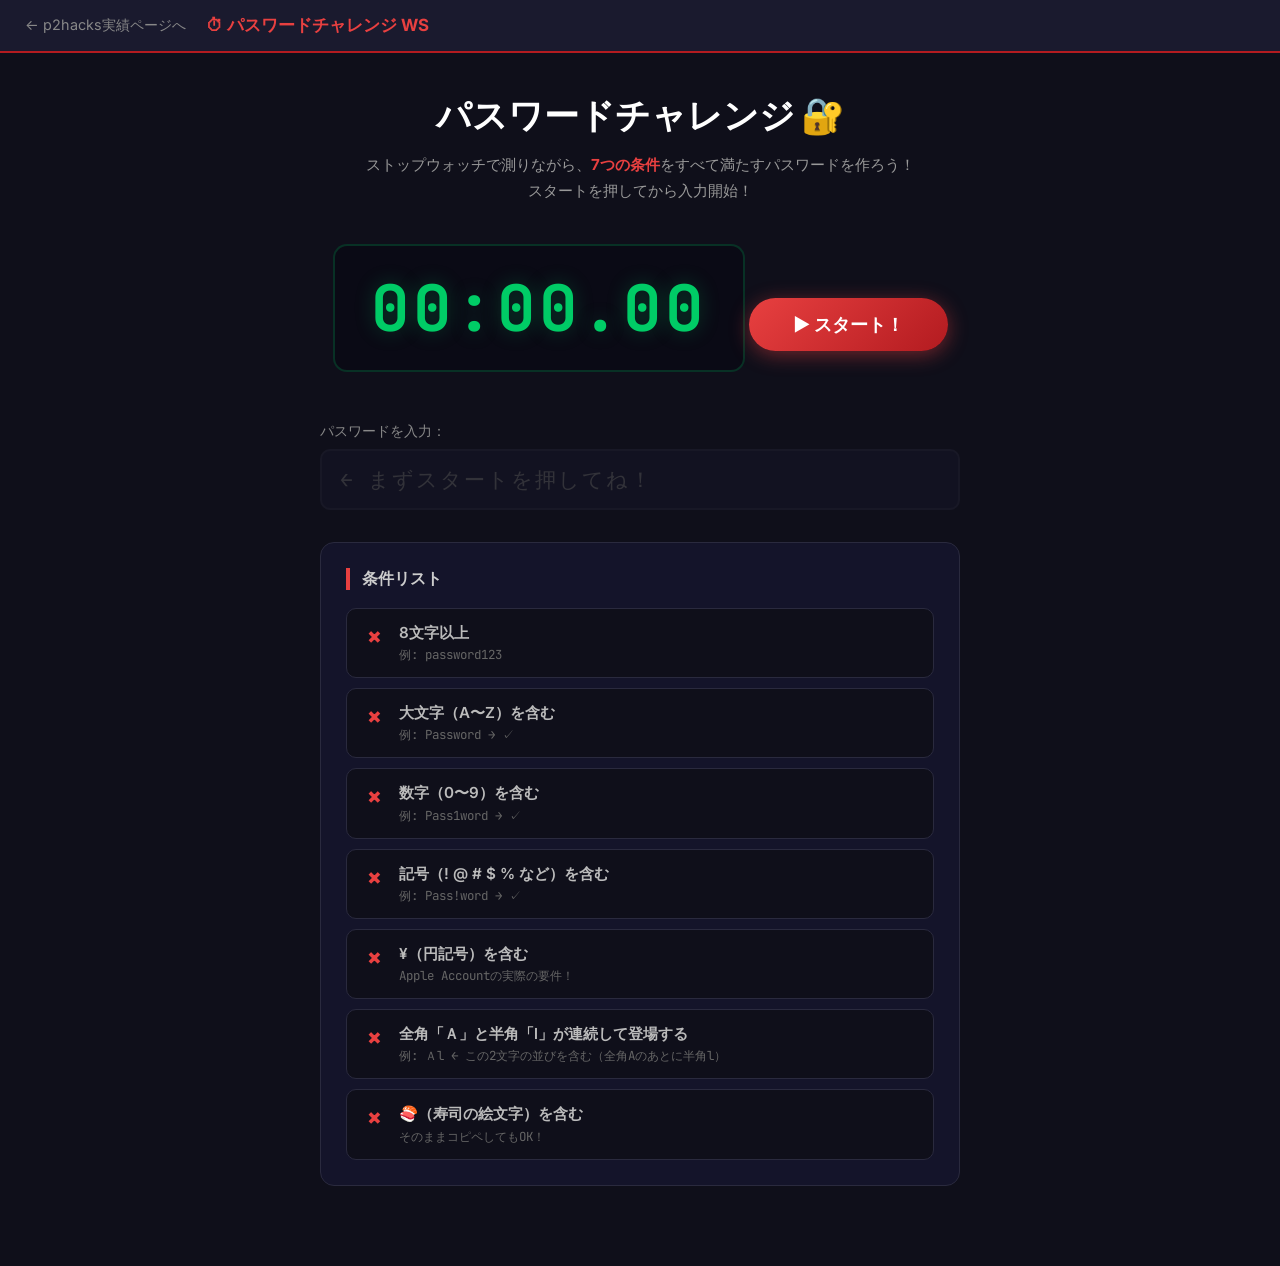
==== password-ws/index.html @ 21004485 "ストップウォッチとパスワード入力を再現" ====
<!DOCTYPE html>
<html lang="ja">
<head>
  <meta charset="UTF-8">
  <meta name="viewport" content="width=device-width, initial-scale=1.0">
  <title>パスワードチャレンジ WS | JS Workshop</title>
  <meta name="description" content="ストップウォッチで測りながら、7つの条件を全部クリアするパスワードを作ろう！JavaScriptの実践ワークショップ">
  <link rel="preconnect" href="https://fonts.googleapis.com">
  <link rel="preconnect" href="https://fonts.gstatic.com" crossorigin>
  <link href="https://fonts.googleapis.com/css2?family=Inter:wght@400;700;900&family=JetBrains+Mono:wght@700&display=swap" rel="stylesheet">
  <link rel="stylesheet" href="style.css">
</head>
<body>

  <header class="header">
    <a href="../index.html" class="back-link">← p2hacks実績ページへ</a>
    <span class="logo">⏱ パスワードチャレンジ WS</span>
  </header>

  <main class="container">

    <h1 class="page-title">パスワードチャレンジ 🔐</h1>
    <p class="subtitle">
      ストップウォッチで測りながら、<strong>7つの条件</strong>をすべて満たすパスワードを作ろう！<br>
      スタートを押してから入力開始！
    </p>

    <!-- ストップウォッチ -->
    <div class="timer-section">
      <div id="timer" class="timer-display">00:00.00</div>
      <button id="start-btn" class="start-btn">▶ スタート！</button>
    </div>

    <!-- パスワード入力欄 -->
    <div class="input-section">
      <label for="password-input" class="input-label">パスワードを入力：</label>
      <input
        type="text"
        id="password-input"
        class="password-input"
        placeholder="← まずスタートを押してね！"
        disabled
        autocomplete="off"
        spellcheck="false"
      >
    </div>

    <!-- 条件リスト -->
    <div class="conditions-section">
      <h2 class="conditions-title">条件リスト</h2>
      <ul class="conditions-list">

        <li id="cond-length" class="condition-item">
          <span class="cond-icon">✗</span>
          <div class="cond-body">
            <span class="cond-text">8文字以上</span>
            <span class="cond-hint">例: password123</span>
          </div>
        </li>

        <li id="cond-uppercase" class="condition-item">
          <span class="cond-icon">✗</span>
          <div class="cond-body">
            <span class="cond-text">大文字（A〜Z）を含む</span>
            <span class="cond-hint">例: Password → ✓</span>
          </div>
        </li>

        <li id="cond-number" class="condition-item">
          <span class="cond-icon">✗</span>
          <div class="cond-body">
            <span class="cond-text">数字（0〜9）を含む</span>
            <span class="cond-hint">例: Pass1word → ✓</span>
          </div>
        </li>

        <li id="cond-symbol" class="condition-item">
          <span class="cond-icon">✗</span>
          <div class="cond-body">
            <span class="cond-text">記号（! @ # $ % など）を含む</span>
            <span class="cond-hint">例: Pass!word → ✓</span>
          </div>
        </li>

        <li id="cond-yen" class="condition-item">
          <span class="cond-icon">✗</span>
          <div class="cond-body">
            <span class="cond-text">¥（円記号）を含む</span>
            <span class="cond-hint">Apple Accountの実際の要件！</span>
          </div>
        </li>

        <li id="cond-zenkaku" class="condition-item">
          <span class="cond-icon">✗</span>
          <div class="cond-body">
            <span class="cond-text">全角「Ａ」と半角「l」が連続して登場する</span>
            <span class="cond-hint">例: Ａl ← この2文字の並びを含む（全角Aのあとに半角l）</span>
          </div>
        </li>

        <li id="cond-sushi" class="condition-item">
          <span class="cond-icon">✗</span>
          <div class="cond-body">
            <span class="cond-text">🍣（寿司の絵文字）を含む</span>
            <span class="cond-hint">そのままコピペしてもOK！</span>
          </div>
        </li>

      </ul>
    </div>

  </main>

  <!-- ========================================
    クリア演出：パチンコ風オーバーレイ
    最初は非表示（JSで .is-active を追加すると表示）
  ======================================== -->
  <div id="celebration" class="celebration">

    <!-- 紙吹雪を入れるコンテナ（JSで動的に追加） -->
    <div id="confetti-container" class="confetti-container"></div>

    <!-- メインコンテンツ -->
    <div class="celebration-content">
      <div class="pachinko-slot">🎰</div>
      <h2 class="clear-title">全条件クリア！！</h2>
      <div class="clear-stars">⭐⭐⭐⭐⭐</div>
      <p class="clear-time-label">タイム</p>
      <p id="final-time" class="final-time">00:00.00</p>
      <button id="retry-btn" class="retry-btn">🔄 もう一度挑戦！</button>
    </div>

  </div>

  <script src="main.js"></script>
</body>
</html>
---- password-ws/style.css ----
/* ===========================
   リセット・基本スタイル
=========================== */
* {
  box-sizing: border-box;
  margin: 0;
  padding: 0;
}

body {
  font-family: 'Inter', 'Helvetica Neue', Arial, 'Hiragino Sans', sans-serif;
  background: #0f0f1a;
  color: #eee;
  min-height: 100vh;
}

/* ===========================
   ヘッダー
=========================== */
.header {
  background: #1a1a2e;
  border-bottom: 2px solid #b31b20;
  padding: 14px 25px;
  display: flex;
  align-items: center;
  gap: 20px;
}

.back-link {
  color: #888;
  text-decoration: none;
  font-size: 0.9rem;
  transition: color 0.2s;
}

.back-link:hover {
  color: #e84040;
}

.logo {
  font-weight: bold;
  color: #e84040;
  font-size: 1.05rem;
}

/* ===========================
   メインコンテナ
=========================== */
.container {
  max-width: 680px;
  margin: 0 auto;
  padding: 40px 20px 80px;
}

.page-title {
  font-size: 2.2rem;
  font-weight: 900;
  color: #fff;
  text-align: center;
  margin-bottom: 12px;
}

.subtitle {
  color: #999;
  text-align: center;
  line-height: 1.7;
  margin-bottom: 40px;
  font-size: 0.95rem;
}

.subtitle strong {
  color: #e84040;
}

/* ===========================
   ストップウォッチ
=========================== */
.timer-section {
  text-align: center;
  margin-bottom: 30px;
}

.timer-display {
  font-family: 'JetBrains Mono', 'Courier New', monospace;
  font-size: 4rem;
  font-weight: 700;
  color: #00cc66;
  background: #0a0a15;
  border: 2px solid #00cc6633;
  border-radius: 14px;
  padding: 20px 36px;
  display: inline-block;
  letter-spacing: 4px;
  margin-bottom: 20px;
  min-width: 300px;
  text-shadow: 0 0 20px #00cc6644;
  transition: text-shadow 0.4s, border-color 0.4s, color 0.4s;
}

/* タイマー動作中のスタイル */
.timer-display.running {
  color: #00ff88;
  text-shadow: 0 0 25px #00ff88, 0 0 50px #00ff8833;
  border-color: #00ff8855;
}

.start-btn {
  background: linear-gradient(135deg, #e84040, #b31b20);
  color: #fff;
  border: none;
  padding: 14px 44px;
  font-size: 1.15rem;
  font-weight: 700;
  border-radius: 50px;
  cursor: pointer;
  box-shadow: 0 4px 20px rgba(232, 64, 64, 0.45);
  transition: transform 0.15s, box-shadow 0.15s;
  font-family: inherit;
}

.start-btn:hover:not(:disabled) {
  transform: translateY(-2px);
  box-shadow: 0 8px 30px rgba(232, 64, 64, 0.55);
}

.start-btn:active:not(:disabled) {
  transform: translateY(0);
}

.start-btn:disabled {
  background: #333;
  color: #666;
  box-shadow: none;
  cursor: not-allowed;
}

/* ===========================
   パスワード入力欄
=========================== */
.input-section {
  margin-bottom: 32px;
}

.input-label {
  display: block;
  font-size: 0.88rem;
  color: #888;
  margin-bottom: 8px;
}

.password-input {
  width: 100%;
  padding: 15px 18px;
  font-size: 1.3rem;
  font-family: 'JetBrains Mono', 'Courier New', monospace;
  background: #1a1a2e;
  border: 2px solid #2a2a3e;
  border-radius: 10px;
  color: #fff;
  outline: none;
  letter-spacing: 2px;
  transition: border-color 0.25s, box-shadow 0.25s;
}

.password-input:focus {
  border-color: #e84040;
  box-shadow: 0 0 0 3px rgba(232, 64, 64, 0.15);
}

.password-input:disabled {
  opacity: 0.35;
  cursor: not-allowed;
}

/* ===========================
   条件リスト
=========================== */
.conditions-section {
  background: #14142a;
  border: 1px solid #2a2a3e;
  border-radius: 14px;
  padding: 25px;
}

.conditions-title {
  font-size: 1rem;
  font-weight: 700;
  color: #ccc;
  margin-bottom: 18px;
  border-left: 4px solid #e84040;
  padding-left: 12px;
}

.conditions-list {
  list-style: none;
  display: flex;
  flex-direction: column;
  gap: 10px;
}

/* 各条件アイテム（デフォルト：未クリア = 赤） */
.condition-item {
  display: flex;
  align-items: flex-start;
  gap: 14px;
  padding: 13px 16px;
  border-radius: 10px;
  background: #0f0f1a;
  border: 1px solid #2a2a3e;
  transition: border-color 0.4s ease, background 0.4s ease, transform 0.2s ease;
}

.cond-icon {
  font-size: 1.2rem;
  font-weight: 900;
  color: #e84040;
  min-width: 22px;
  text-align: center;
  line-height: 1.5;
  transition: color 0.3s, transform 0.3s;
}

.cond-body {
  display: flex;
  flex-direction: column;
  gap: 3px;
}

.cond-text {
  font-size: 0.95rem;
  color: #bbb;
  font-weight: 600;
  line-height: 1.4;
  transition: color 0.3s;
}

.cond-hint {
  font-size: 0.78rem;
  color: #666;
  font-family: 'JetBrains Mono', monospace;
  transition: color 0.3s;
}

/* クリア済みスタイル → 緑！ */
.condition-item.clear {
  background: #001a0c;
  border-color: #00cc66;
  transform: scale(1.01);
}

.condition-item.clear .cond-icon {
  color: #00ff88;
  transform: scale(1.2);
}

.condition-item.clear .cond-text {
  color: #00ff88;
}

.condition-item.clear .cond-hint {
  color: #00cc66;
}

/* ===========================
   パチンコ演出オーバーレイ
=========================== */
.celebration {
  display: none; /* JSで .is-active を追加すると表示 */
  position: fixed;
  inset: 0;
  z-index: 9999;
  justify-content: center;
  align-items: center;
  /* 虹色に点滅する背景 */
  animation: bgFlash 0.25s infinite;
}

.celebration.is-active {
  display: flex;
}

/* 背景が虹色に点滅するアニメーション */
@keyframes bgFlash {
  0%   { background: rgba(255, 0, 0, 0.88); }
  14%  { background: rgba(255, 140, 0, 0.88); }
  28%  { background: rgba(255, 230, 0, 0.88); }
  42%  { background: rgba(0, 210, 80, 0.88); }
  57%  { background: rgba(0, 100, 255, 0.88); }
  71%  { background: rgba(140, 0, 255, 0.88); }
  85%  { background: rgba(255, 0, 140, 0.88); }
  100% { background: rgba(255, 0, 0, 0.88); }
}

/* メインコンテンツボックス */
.celebration-content {
  position: relative;
  z-index: 10;
  background: #0a0a15;
  border-radius: 22px;
  padding: 50px 65px;
  text-align: center;
  /* ポップイン + 虹色ボーダーグロー */
  animation: borderGlow 0.4s linear infinite, popIn 0.6s cubic-bezier(0.34, 1.56, 0.64, 1) both;
}

/* ポップイン（スケールが0→1に拡大する演出） */
@keyframes popIn {
  from {
    transform: scale(0) rotate(-8deg);
    opacity: 0;
  }
  to {
    transform: scale(1) rotate(0deg);
    opacity: 1;
  }
}

/* ボックス全体のグローが虹色に変化 */
@keyframes borderGlow {
  0%   { box-shadow: 0 0 0 4px #ff0000, 0 0 40px #ff000066; }
  16%  { box-shadow: 0 0 0 4px #ff9900, 0 0 40px #ff990066; }
  33%  { box-shadow: 0 0 0 4px #ffff00, 0 0 40px #ffff0066; }
  50%  { box-shadow: 0 0 0 4px #00ff66, 0 0 40px #00ff6666; }
  66%  { box-shadow: 0 0 0 4px #0066ff, 0 0 40px #0066ff66; }
  83%  { box-shadow: 0 0 0 4px #cc00ff, 0 0 40px #cc00ff66; }
  100% { box-shadow: 0 0 0 4px #ff0000, 0 0 40px #ff000066; }
}

/* 回転するスロット絵文字 */
.pachinko-slot {
  font-size: 4.5rem;
  display: inline-block;
  margin-bottom: 8px;
  animation: slotSpin 0.6s linear infinite;
}

@keyframes slotSpin {
  0%   { transform: scale(1)   rotate(0deg); }
  25%  { transform: scale(1.3) rotate(90deg); }
  50%  { transform: scale(1)   rotate(180deg); }
  75%  { transform: scale(1.3) rotate(270deg); }
  100% { transform: scale(1)   rotate(360deg); }
}

/* 「全条件クリア！！」テキスト（虹色） */
.clear-title {
  font-size: 2.8rem;
  font-weight: 900;
  margin-bottom: 12px;
  animation: rainbowText 0.4s linear infinite;
}

@keyframes rainbowText {
  0%   { color: #ff0000; }
  16%  { color: #ff9900; }
  33%  { color: #ffff00; }
  50%  { color: #00ff66; }
  66%  { color: #0066ff; }
  83%  { color: #cc00ff; }
  100% { color: #ff0000; }
}

/* 星 */
.clear-stars {
  font-size: 1.8rem;
  margin-bottom: 20px;
  animation: starBounce 0.5s ease-in-out infinite;
}

@keyframes starBounce {
  0%, 100% { transform: translateY(0) scale(1); }
  50%       { transform: translateY(-8px) scale(1.1); }
}

/* タイム表示 */
.clear-time-label {
  font-size: 0.9rem;
  color: #888;
  margin-bottom: 4px;
}

.final-time {
  font-family: 'JetBrains Mono', 'Courier New', monospace;
  font-size: 3.8rem;
  font-weight: 900;
  color: #ffff00;
  text-shadow: 0 0 20px #ffff00, 0 0 50px #ff990088;
  margin-bottom: 30px;
  animation: timePulse 0.5s ease-in-out infinite;
}

@keyframes timePulse {
  0%, 100% { transform: scale(1); }
  50%       { transform: scale(1.07); }
}

/* もう一度ボタン */
.retry-btn {
  background: linear-gradient(135deg, #ffdd00, #ff9900);
  color: #000;
  border: none;
  padding: 14px 36px;
  font-size: 1.05rem;
  font-weight: 900;
  border-radius: 50px;
  cursor: pointer;
  font-family: inherit;
  box-shadow: 0 4px 20px rgba(255, 200, 0, 0.5);
  transition: transform 0.15s, box-shadow 0.15s;
}

.retry-btn:hover {
  transform: scale(1.06);
  box-shadow: 0 8px 30px rgba(255, 200, 0, 0.65);
}

/* ===========================
   紙吹雪（コンフェッティ）
=========================== */
.confetti-container {
  position: fixed;
  inset: 0;
  pointer-events: none;
  overflow: hidden;
  z-index: 9; /* メインコンテンツより後ろ */
}

/* JSで動的に生成される各紙吹雪のスタイル */
.confetti-piece {
  position: absolute;
  top: -20px;
  border-radius: 2px;
  animation: confettiFall linear both;
  opacity: 0.9;
}

@keyframes confettiFall {
  0% {
    transform: translateY(0) rotate(0deg) scaleX(1);
    opacity: 1;
  }
  80% {
    opacity: 1;
  }
  100% {
    transform: translateY(105vh) rotate(900deg) scaleX(-1);
    opacity: 0;
  }
}
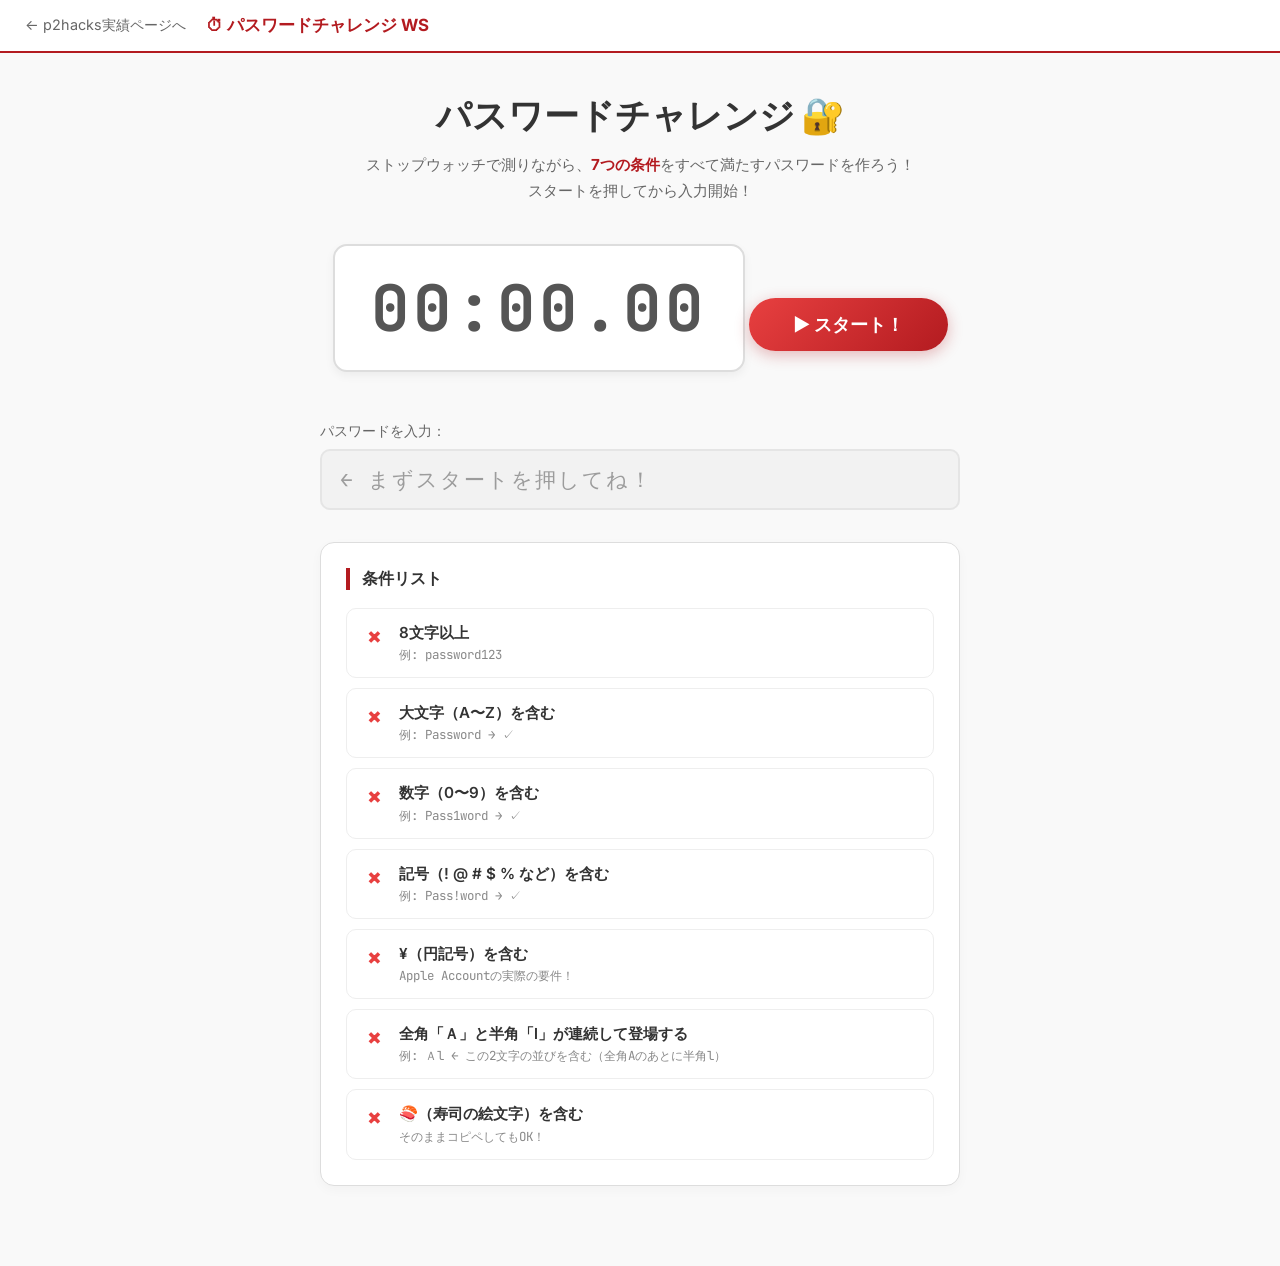
==== commit ca13beb5: "password-ws: クリア演出の簡素化と全体のライトテーマ化" ====
--- a/password-ws/index.html
+++ b/password-ws/index.html
@@ -112,19 +112,14 @@
   </main>
 
   <!-- ========================================
-    クリア演出：パチンコ風オーバーレイ
+    クリア演出：シンプルオーバーレイ
     最初は非表示（JSで .is-active を追加すると表示）
   ======================================== -->
   <div id="celebration" class="celebration">
 
-    <!-- 紙吹雪を入れるコンテナ（JSで動的に追加） -->
-    <div id="confetti-container" class="confetti-container"></div>
-
     <!-- メインコンテンツ -->
     <div class="celebration-content">
-      <div class="pachinko-slot">🎰</div>
-      <h2 class="clear-title">全条件クリア！！</h2>
-      <div class="clear-stars">⭐⭐⭐⭐⭐</div>
+      <h2 class="clear-title">成功</h2>
       <p class="clear-time-label">タイム</p>
       <p id="final-time" class="final-time">00:00.00</p>
       <button id="retry-btn" class="retry-btn">🔄 もう一度挑戦！</button>
--- a/password-ws/style.css
+++ b/password-ws/style.css
@@ -9,8 +9,8 @@
 
 body {
   font-family: 'Inter', 'Helvetica Neue', Arial, 'Hiragino Sans', sans-serif;
-  background: #0f0f1a;
-  color: #eee;
+  background: #f9f9f9;
+  color: #333;
   min-height: 100vh;
 }
 
@@ -18,7 +18,7 @@
    ヘッダー
 =========================== */
 .header {
-  background: #1a1a2e;
+  background: #fff;
   border-bottom: 2px solid #b31b20;
   padding: 14px 25px;
   display: flex;
@@ -27,19 +27,19 @@
 }
 
 .back-link {
-  color: #888;
+  color: #666;
   text-decoration: none;
   font-size: 0.9rem;
   transition: color 0.2s;
 }
 
 .back-link:hover {
-  color: #e84040;
+  color: #b31b20;
 }
 
 .logo {
   font-weight: bold;
-  color: #e84040;
+  color: #b31b20;
   font-size: 1.05rem;
 }
 
@@ -55,13 +55,13 @@
 .page-title {
   font-size: 2.2rem;
   font-weight: 900;
-  color: #fff;
+  color: #333;
   text-align: center;
   margin-bottom: 12px;
 }
 
 .subtitle {
-  color: #999;
+  color: #666;
   text-align: center;
   line-height: 1.7;
   margin-bottom: 40px;
@@ -69,7 +69,7 @@
 }
 
 .subtitle strong {
-  color: #e84040;
+  color: #b31b20;
 }
 
 /* ===========================
@@ -84,24 +84,24 @@
   font-family: 'JetBrains Mono', 'Courier New', monospace;
   font-size: 4rem;
   font-weight: 700;
-  color: #00cc66;
-  background: #0a0a15;
-  border: 2px solid #00cc6633;
+  color: #555;
+  background: #fff;
+  border: 2px solid #ddd;
   border-radius: 14px;
   padding: 20px 36px;
   display: inline-block;
   letter-spacing: 4px;
   margin-bottom: 20px;
   min-width: 300px;
-  text-shadow: 0 0 20px #00cc6644;
-  transition: text-shadow 0.4s, border-color 0.4s, color 0.4s;
+  box-shadow: 0 4px 10px rgba(0,0,0,0.05);
+  transition: border-color 0.3s, color 0.3s, box-shadow 0.3s;
 }
 
 /* タイマー動作中のスタイル */
 .timer-display.running {
-  color: #00ff88;
-  text-shadow: 0 0 25px #00ff88, 0 0 50px #00ff8833;
-  border-color: #00ff8855;
+  color: #b31b20;
+  border-color: #b31b20;
+  box-shadow: 0 4px 15px rgba(179, 27, 32, 0.15);
 }
 
 .start-btn {
@@ -113,14 +113,14 @@
   font-weight: 700;
   border-radius: 50px;
   cursor: pointer;
-  box-shadow: 0 4px 20px rgba(232, 64, 64, 0.45);
+  box-shadow: 0 4px 15px rgba(179, 27, 32, 0.3);
   transition: transform 0.15s, box-shadow 0.15s;
   font-family: inherit;
 }
 
 .start-btn:hover:not(:disabled) {
   transform: translateY(-2px);
-  box-shadow: 0 8px 30px rgba(232, 64, 64, 0.55);
+  box-shadow: 0 6px 20px rgba(179, 27, 32, 0.4);
 }
 
 .start-btn:active:not(:disabled) {
@@ -128,8 +128,8 @@
 }
 
 .start-btn:disabled {
-  background: #333;
-  color: #666;
+  background: #ccc;
+  color: #888;
   box-shadow: none;
   cursor: not-allowed;
 }
@@ -144,7 +144,7 @@
 .input-label {
   display: block;
   font-size: 0.88rem;
-  color: #888;
+  color: #666;
   margin-bottom: 8px;
 }
 
@@ -153,22 +153,23 @@
   padding: 15px 18px;
   font-size: 1.3rem;
   font-family: 'JetBrains Mono', 'Courier New', monospace;
-  background: #1a1a2e;
-  border: 2px solid #2a2a3e;
+  background: #fff;
+  border: 2px solid #ddd;
   border-radius: 10px;
-  color: #fff;
+  color: #333;
   outline: none;
   letter-spacing: 2px;
   transition: border-color 0.25s, box-shadow 0.25s;
 }
 
 .password-input:focus {
-  border-color: #e84040;
-  box-shadow: 0 0 0 3px rgba(232, 64, 64, 0.15);
+  border-color: #b31b20;
+  box-shadow: 0 0 0 3px rgba(179, 27, 32, 0.1);
 }
 
 .password-input:disabled {
-  opacity: 0.35;
+  background: #f0f0f0;
+  opacity: 0.7;
   cursor: not-allowed;
 }
 
@@ -176,18 +177,19 @@
    条件リスト
 =========================== */
 .conditions-section {
-  background: #14142a;
-  border: 1px solid #2a2a3e;
+  background: #fff;
+  border: 1px solid #ddd;
   border-radius: 14px;
   padding: 25px;
+  box-shadow: 0 4px 12px rgba(0,0,0,0.03);
 }
 
 .conditions-title {
   font-size: 1rem;
   font-weight: 700;
-  color: #ccc;
+  color: #333;
   margin-bottom: 18px;
-  border-left: 4px solid #e84040;
+  border-left: 4px solid #b31b20;
   padding-left: 12px;
 }
 
@@ -205,9 +207,9 @@
   gap: 14px;
   padding: 13px 16px;
   border-radius: 10px;
-  background: #0f0f1a;
-  border: 1px solid #2a2a3e;
-  transition: border-color 0.4s ease, background 0.4s ease, transform 0.2s ease;
+  background: #fff;
+  border: 1px solid #eee;
+  transition: border-color 0.3s ease, background 0.3s ease;
 }
 
 .cond-icon {
@@ -217,7 +219,7 @@
   min-width: 22px;
   text-align: center;
   line-height: 1.5;
-  transition: color 0.3s, transform 0.3s;
+  transition: color 0.3s;
 }
 
 .cond-body {
@@ -228,41 +230,37 @@
 
 .cond-text {
   font-size: 0.95rem;
-  color: #bbb;
+  color: #333;
   font-weight: 600;
   line-height: 1.4;
-  transition: color 0.3s;
 }
 
 .cond-hint {
   font-size: 0.78rem;
-  color: #666;
+  color: #888;
   font-family: 'JetBrains Mono', monospace;
-  transition: color 0.3s;
 }
 
 /* クリア済みスタイル → 緑！ */
 .condition-item.clear {
-  background: #001a0c;
+  background: #f0fff4;
   border-color: #00cc66;
-  transform: scale(1.01);
 }
 
 .condition-item.clear .cond-icon {
-  color: #00ff88;
-  transform: scale(1.2);
+  color: #00cc66;
 }
 
 .condition-item.clear .cond-text {
-  color: #00ff88;
+  color: #008040;
 }
 
 .condition-item.clear .cond-hint {
-  color: #00cc66;
-}
-
-/* ===========================
-   パチンコ演出オーバーレイ
+  color: #00994d;
+}
+
+/* ===========================
+   クリア演出オーバーレイ
 =========================== */
 .celebration {
   display: none; /* JSで .is-active を追加すると表示 */
@@ -271,111 +269,51 @@
   z-index: 9999;
   justify-content: center;
   align-items: center;
-  /* 虹色に点滅する背景 */
-  animation: bgFlash 0.25s infinite;
+  background: rgba(0, 0, 0, 0.6);
+  backdrop-filter: blur(4px);
 }
 
 .celebration.is-active {
   display: flex;
-}
-
-/* 背景が虹色に点滅するアニメーション */
-@keyframes bgFlash {
-  0%   { background: rgba(255, 0, 0, 0.88); }
-  14%  { background: rgba(255, 140, 0, 0.88); }
-  28%  { background: rgba(255, 230, 0, 0.88); }
-  42%  { background: rgba(0, 210, 80, 0.88); }
-  57%  { background: rgba(0, 100, 255, 0.88); }
-  71%  { background: rgba(140, 0, 255, 0.88); }
-  85%  { background: rgba(255, 0, 140, 0.88); }
-  100% { background: rgba(255, 0, 0, 0.88); }
 }
 
 /* メインコンテンツボックス */
 .celebration-content {
   position: relative;
   z-index: 10;
-  background: #0a0a15;
+  background: #fff;
+  border: 2px solid #00cc66;
   border-radius: 22px;
   padding: 50px 65px;
   text-align: center;
-  /* ポップイン + 虹色ボーダーグロー */
-  animation: borderGlow 0.4s linear infinite, popIn 0.6s cubic-bezier(0.34, 1.56, 0.64, 1) both;
-}
-
-/* ポップイン（スケールが0→1に拡大する演出） */
+  box-shadow: 0 10px 40px rgba(0, 0, 0, 0.15);
+  animation: popIn 0.4s cubic-bezier(0.34, 1.56, 0.64, 1) both;
+}
+
+/* ポップイン（スケールが0.9→1に拡大する演出） */
 @keyframes popIn {
   from {
-    transform: scale(0) rotate(-8deg);
+    transform: scale(0.9);
     opacity: 0;
   }
   to {
-    transform: scale(1) rotate(0deg);
+    transform: scale(1);
     opacity: 1;
   }
 }
 
-/* ボックス全体のグローが虹色に変化 */
-@keyframes borderGlow {
-  0%   { box-shadow: 0 0 0 4px #ff0000, 0 0 40px #ff000066; }
-  16%  { box-shadow: 0 0 0 4px #ff9900, 0 0 40px #ff990066; }
-  33%  { box-shadow: 0 0 0 4px #ffff00, 0 0 40px #ffff0066; }
-  50%  { box-shadow: 0 0 0 4px #00ff66, 0 0 40px #00ff6666; }
-  66%  { box-shadow: 0 0 0 4px #0066ff, 0 0 40px #0066ff66; }
-  83%  { box-shadow: 0 0 0 4px #cc00ff, 0 0 40px #cc00ff66; }
-  100% { box-shadow: 0 0 0 4px #ff0000, 0 0 40px #ff000066; }
-}
-
-/* 回転するスロット絵文字 */
-.pachinko-slot {
-  font-size: 4.5rem;
-  display: inline-block;
-  margin-bottom: 8px;
-  animation: slotSpin 0.6s linear infinite;
-}
-
-@keyframes slotSpin {
-  0%   { transform: scale(1)   rotate(0deg); }
-  25%  { transform: scale(1.3) rotate(90deg); }
-  50%  { transform: scale(1)   rotate(180deg); }
-  75%  { transform: scale(1.3) rotate(270deg); }
-  100% { transform: scale(1)   rotate(360deg); }
-}
-
-/* 「全条件クリア！！」テキスト（虹色） */
+/* 「成功」テキスト */
 .clear-title {
-  font-size: 2.8rem;
-  font-weight: 900;
-  margin-bottom: 12px;
-  animation: rainbowText 0.4s linear infinite;
-}
-
-@keyframes rainbowText {
-  0%   { color: #ff0000; }
-  16%  { color: #ff9900; }
-  33%  { color: #ffff00; }
-  50%  { color: #00ff66; }
-  66%  { color: #0066ff; }
-  83%  { color: #cc00ff; }
-  100% { color: #ff0000; }
-}
-
-/* 星 */
-.clear-stars {
-  font-size: 1.8rem;
+  font-size: 2.6rem;
+  font-weight: 900;
+  color: #00cc66;
   margin-bottom: 20px;
-  animation: starBounce 0.5s ease-in-out infinite;
-}
-
-@keyframes starBounce {
-  0%, 100% { transform: translateY(0) scale(1); }
-  50%       { transform: translateY(-8px) scale(1.1); }
 }
 
 /* タイム表示 */
 .clear-time-label {
   font-size: 0.9rem;
-  color: #888;
+  color: #666;
   margin-bottom: 4px;
 }
 
@@ -383,21 +321,14 @@
   font-family: 'JetBrains Mono', 'Courier New', monospace;
   font-size: 3.8rem;
   font-weight: 900;
-  color: #ffff00;
-  text-shadow: 0 0 20px #ffff00, 0 0 50px #ff990088;
+  color: #333;
   margin-bottom: 30px;
-  animation: timePulse 0.5s ease-in-out infinite;
-}
-
-@keyframes timePulse {
-  0%, 100% { transform: scale(1); }
-  50%       { transform: scale(1.07); }
 }
 
 /* もう一度ボタン */
 .retry-btn {
-  background: linear-gradient(135deg, #ffdd00, #ff9900);
-  color: #000;
+  background: linear-gradient(135deg, #00cc66, #00994d);
+  color: #fff;
   border: none;
   padding: 14px 36px;
   font-size: 1.05rem;
@@ -405,45 +336,11 @@
   border-radius: 50px;
   cursor: pointer;
   font-family: inherit;
-  box-shadow: 0 4px 20px rgba(255, 200, 0, 0.5);
+  box-shadow: 0 4px 20px rgba(0, 204, 102, 0.3);
   transition: transform 0.15s, box-shadow 0.15s;
 }
 
 .retry-btn:hover {
   transform: scale(1.06);
-  box-shadow: 0 8px 30px rgba(255, 200, 0, 0.65);
-}
-
-/* ===========================
-   紙吹雪（コンフェッティ）
-=========================== */
-.confetti-container {
-  position: fixed;
-  inset: 0;
-  pointer-events: none;
-  overflow: hidden;
-  z-index: 9; /* メインコンテンツより後ろ */
-}
-
-/* JSで動的に生成される各紙吹雪のスタイル */
-.confetti-piece {
-  position: absolute;
-  top: -20px;
-  border-radius: 2px;
-  animation: confettiFall linear both;
-  opacity: 0.9;
-}
-
-@keyframes confettiFall {
-  0% {
-    transform: translateY(0) rotate(0deg) scaleX(1);
-    opacity: 1;
-  }
-  80% {
-    opacity: 1;
-  }
-  100% {
-    transform: translateY(105vh) rotate(900deg) scaleX(-1);
-    opacity: 0;
-  }
-}
+  box-shadow: 0 8px 30px rgba(0, 204, 102, 0.45);
+}
